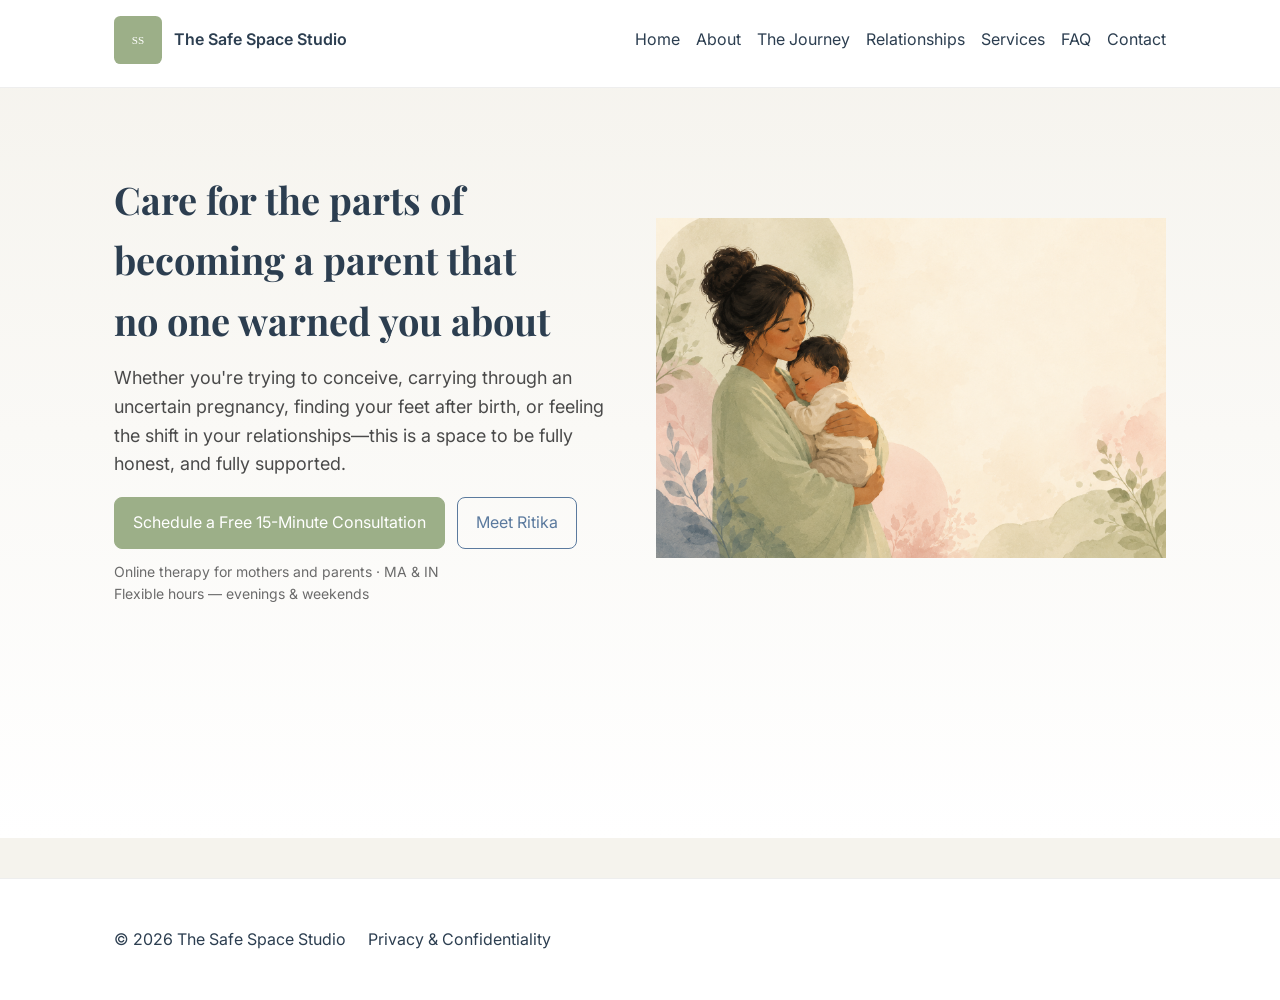
==== index.html @ caeb18a6 "Initial commit: static site for The Safe Space Studio Co-Authored-By: Claude Opus 4.8 (1M context) <" ====
<!doctype html>
<html lang="en">
<head>
  <meta charset="utf-8">
  <meta name="viewport" content="width=device-width, initial-scale=1">
  <title>The Safe Space Studio | Perinatal Mental Health Therapist in Springfield, MA</title>
  <meta name="description" content="Compassionate perinatal mental health therapy for trying to conceive, pregnancy, postpartum, and the changes in your relationships along the way. Licensed therapist Ritika Latke offers trauma-informed, evidence-based online care.">
  <link href="https://fonts.googleapis.com/css2?family=Playfair+Display:wght@600;700&family=Inter:wght@400;500;600;700&display=swap" rel="stylesheet">
  <link rel="stylesheet" href="css/reset.css">
  <link rel="stylesheet" href="css/styles.css">
</head>
<body>
  <a class="skip-link" href="#main">Skip to main content</a>
  <header class="site-header">
    <div class="container header-inner">
      <div class="brand">
        <img src="images/logo.svg" alt="The Safe Space Studio logo" class="logo">
        <span class="brand-name">The Safe Space Studio</span>
      </div>
      <nav class="nav" aria-label="Main navigation">
        <button id="nav-toggle" aria-expanded="false" aria-controls="nav-list" aria-label="Toggle menu">☰</button>
        <ul id="nav-list" class="nav-list">
          <li><a href="#hero">Home</a></li>
          <li><a href="#about">About</a></li>
          <li><a href="#journey">The Journey</a></li>
          <li><a href="#relationships">Relationships</a></li>
          <li><a href="#services">Services</a></li>
          <li><a href="#faqs">FAQ</a></li>
          <li><a href="#contact">Contact</a></li>
        </ul>
      </nav>
    </div>
  </header>

  <main id="main">
    <section id="hero" class="hero">
      <div class="container hero-inner">
        <div class="hero-copy">
          <h1>Care for the parts of becoming a parent that no one warned you about</h1>
          <p class="lead">Whether you're trying to conceive, carrying through an uncertain pregnancy, finding your feet after birth, or feeling the shift in your relationships—this is a space to be fully honest, and fully supported.</p>
          <div class="hero-ctas">
            <a class="btn primary" href="#contact">Schedule a Free 15-Minute Consultation</a>
            <a class="btn" href="#about">Meet Ritika</a>
          </div>
          <p class="hero-note">Online therapy for mothers and parents · MA &amp; IN<br>Flexible hours — evenings &amp; weekends</p>
        </div>
        <div class="hero-art">
          <img src="images/hero-illustration.png" alt="Warm illustration of a mother holding her child in soft light"/>
        </div>
      </div>
    </section>

    <section id="about" class="about">
      <div class="container two-col">
        <div class="about-art">
          <img src="images/ritika-portrait.jpg" onerror="this.onerror=null;this.src='images/ritika-portrait.svg'" alt="Portrait of Ritika Latke, perinatal mental health therapist">
        </div>
        <div class="about-copy">
          <h2>Hi, I'm Ritika. I've sat where you're sitting.</h2>
          <p>I'm a Licensed Mental Health Counselor and perinatal mental health specialist, with more than 15 years in the mental health field across India and the United States—including over a decade of licensed clinical practice. But before any of that, I'm a mother of two, which means I know the parts of this journey that don't make it into the baby books.</p>
          <p>Much of my career has been in <strong>community mental health</strong>—as a therapist and crisis specialist at a community mental health center, supporting families who were carrying a great deal with very little safety net, including children and parents referred through child services. I've spent years doing <strong>school counseling, play therapy, and art-based work with children</strong>, from preschoolers through teens, learning how early experiences ripple through a whole family—and how much can change when a parent finally feels held themselves.</p>
          <p>Becoming a mother twice over deepened everything I thought I understood about this work. I lived the sleepless nights, the identity shifts, the love that arrives tangled up with fear and exhaustion. That lived experience is why I do what I do: I want mothers to be <em>cared for</em>, not just coached. You deserve a space where you don't have to perform "fine."</p>
          <div class="credentials">
            <strong>Credentials &amp; training</strong>
            <ul>
              <li>Licensed Mental Health Counselor (LMHC) — Massachusetts #11765 &amp; Indiana</li>
              <li>National Certified Counselor (NCC)</li>
              <li>PSI Trained · RECBT Practitioner (Albert Ellis Institute, NY)</li>
              <li>M.S. Clinical Mental Health Counseling · M.A. Applied Psychology (Counseling)</li>
              <li>15+ years in mental health, incl. community &amp; crisis care</li>
              <li>English, Hindi, Marathi</li>
            </ul>
          </div>
          <div class="approach-summary">
            <h3>How I work</h3>
            <p>I combine evidence-based therapies with warm, trauma-informed care, so each session reflects your real life—not a template.</p>
            <ul class="approach-list">
              <li>Evidence-based (CBT, REBT)</li>
              <li>Trauma-informed care</li>
              <li>Person-centered &amp; culturally sensitive</li>
              <li>Strength-based &amp; collaborative</li>
            </ul>
          </div>
        </div>
      </div>
    </section>

    <section id="journey" class="journey">
      <div class="container">
        <h2>The whole perinatal journey—not just the happy parts</h2>
        <p class="section-intro">"Perinatal" covers everything from trying to conceive through the first year and beyond. Each stage carries its own quiet, complicated feelings. Wherever you are, what you're feeling makes sense, and you don't have to carry it alone.</p>
        <div class="journey-grid">
          <article class="journey-card">
            <img src="images/journey-conceiving.jpg" onerror="this.onerror=null;this.src='images/journey-conceiving.svg'" alt="Soft illustration representing trying to conceive" class="journey-img">
            <h3>Trying to conceive</h3>
            <p>The waiting, the tracking, the hope that rises and falls with each cycle. Infertility, IVF and pregnancy loss can be a grief that few people around you fully see—made heavier by appointments, hormones, and well-meaning advice. We make room for the disappointment, the envy that surprises you, and the exhaustion of staying hopeful, without pretending it's easy.</p>
          </article>
          <article class="journey-card">
            <img src="images/journey-carrying.jpg" onerror="this.onerror=null;this.src='images/journey-carrying.svg'" alt="Soft illustration representing carrying a pregnancy" class="journey-img">
            <h3>Carrying &amp; pregnancy</h3>
            <p>Pregnancy isn't always glowing. It can mean anxiety after a loss, bed rest, complications, or a body and identity changing faster than your mind can catch up. You're allowed to feel scared, ambivalent, or not-yet-bonded—and still be a loving parent. We work on staying grounded through the uncertainty.</p>
          </article>
          <article class="journey-card">
            <img src="images/journey-postpartum.jpg" onerror="this.onerror=null;this.src='images/journey-postpartum.svg'" alt="Soft illustration representing the postpartum period" class="journey-img">
            <h3>Postpartum &amp; the fourth trimester</h3>
            <p>The early months can be tender and disorienting—postpartum depression and anxiety, intrusive thoughts, rage, birth trauma, feeding struggles, and the quiet loss of who you used to be. None of this means you're broken or failing. We name what's happening, ease the shame, and rebuild a sense of footing—at your pace.</p>
          </article>
        </div>
      </div>
    </section>

    <section id="relationships" class="about relationships">
      <div class="container two-col">
        <div class="about-art">
          <img src="images/relationships-illustration.jpg" onerror="this.onerror=null;this.src='images/relationships-illustration.svg'" alt="Illustration of a couple and family supporting each other">
        </div>
        <div class="about-copy">
          <h2>When a baby arrives, every relationship shifts</h2>
          <p>A new baby doesn't just change you—it reshapes the people and bonds around you. So much of perinatal distress lives in these relationships, and it rarely gets talked about.</p>
          <ul class="bullets">
            <li><strong>You and your partner.</strong> Uneven loads, intimacy that's changed, feeling unseen or resentful, or simply becoming strangers running on no sleep. We work on naming needs, repairing disconnection, and becoming teammates again.</li>
            <li><strong>Family &amp; in-laws.</strong> Opinions about feeding, sleep, and "how it's done," boundaries that get crossed with love, and the pressure to be endlessly grateful for help. We find language to protect your space without guilt.</li>
            <li><strong>Cultural &amp; generational expectations.</strong> The weight of what a "good mother" should be—often inherited from your own upbringing. We honor your roots while letting you parent your way.</li>
            <li><strong>You and yourself.</strong> Grieving your old identity, friendships, career, and freedom while loving your child fiercely. Both can be true.</li>
          </ul>
          <p class="muted">Partners are welcome to join sessions when it helps—this work can be done together.</p>
        </div>
      </div>
    </section>

    <section id="services" class="services">
      <div class="container">
        <h2>Therapy for where you are right now</h2>
        <p class="section-intro">I specialize in supporting mothers and parents through life's most significant transitions. Together we'll build clarity, coping tools, and confidence.</p>
        <div class="card-grid">
          <article class="card">
            <img src="images/icon-perinatal.svg" alt="" class="card-icon">
            <h3>Perinatal Mental Health</h3>
            <p>Trying to conceive, infertility &amp; IVF, pregnancy, loss, postpartum, and the fourth trimester. PSI-trained perinatal specialist.</p>
          </article>
          <article class="card">
            <img src="images/icon-mood.svg" alt="" class="card-icon">
            <h3>Depression &amp; Anxiety</h3>
            <p>Evidence-based therapies like CBT and REBT for mood, worry, intrusive thoughts, and overwhelm.</p>
          </article>
          <article class="card">
            <img src="images/icon-transitions.svg" alt="" class="card-icon">
            <h3>Relationships &amp; Transitions</h3>
            <p>Partner and family dynamics, matrescence and identity shifts, grief, and navigating major life change.</p>
          </article>
        </div>
      </div>
    </section>

    <section id="faqs" class="faqs">
      <div class="container">
        <h2>Frequently Asked Questions</h2>
        <div class="accordion">
          <button class="accordion-toggle">Do you accept insurance?</button>
          <div class="accordion-panel"><p>I am out-of-network. I provide superbills for possible reimbursement, and a sliding scale is available.</p></div>
          <button class="accordion-toggle">Are sessions online?</button>
          <div class="accordion-panel"><p>Yes — all sessions are online via secure video. Evening and weekend appointments are available.</p></div>
          <button class="accordion-toggle">Can my partner join?</button>
          <div class="accordion-panel"><p>Absolutely. Partners are welcome to join individual sessions when it's helpful, and we can focus on relationship dynamics together.</p></div>
          <button class="accordion-toggle">I'm not sure my feelings are "bad enough" for therapy.</button>
          <div class="accordion-panel"><p>You don't need to be in crisis to deserve support. If something feels heavy, that's reason enough. A free consultation is a no-pressure place to start.</p></div>
          <button class="accordion-toggle">What if I'm in crisis?</button>
          <div class="accordion-panel"><p>If you are in crisis, call or text 988, or go to your nearest emergency room. This site does not provide emergency services.</p></div>
        </div>
      </div>
    </section>

    <section id="contact" class="contact">
      <div class="container contact-inner">
        <div>
          <h2>Let's connect</h2>
          <p>Ready to take the next step? Schedule a free 15-minute consultation, or send a question—there's no pressure to commit.</p>
          <p><strong>Phone:</strong> <a href="tel:+14138873052">(413) 887-3052</a><br>
          <strong>Email:</strong> <a href="mailto:contact@thesafespacesstudio.com">contact@thesafespacesstudio.com</a></p>
          <p><strong>Sessions:</strong> Online (MA &amp; IN licensure)</p>
          <a class="btn primary" href="#booking">Booking (coming soon)</a>
        </div>
        <div class="contact-form">
          <form id="contact-form" action="https://formspree.io/f/your-form-id" method="POST">
            <label for="name">Name</label>
            <input id="name" name="name" required>
            <label for="email">Email</label>
            <input id="email" name="email" type="email" required>
            <label for="message">Message</label>
            <textarea id="message" name="message" rows="5" required></textarea>
            <button class="btn" type="submit">Send message</button>
          </form>
        </div>
      </div>
    </section>

    <section id="booking" class="booking">
      <div class="container">
        <h2>Booking</h2>
        <p>Booking integration is coming soon. This site will support a Google Calendar–synced booking flow; for now, please call or email to schedule.</p>
        <!-- Placeholder for calendar widget / iframe when ready -->
      </div>
    </section>
  </main>

  <footer class="site-footer">
    <div class="container">
      <div class="footer-col">
        <p>© 2026 The Safe Space Studio</p>
      </div>
      <div class="footer-col">
        <nav>
          <a href="privacy.html">Privacy &amp; Confidentiality</a>
        </nav>
      </div>
    </div>
  </footer>

  <script src="js/main.js"></script>
</body>
</html>
---- css/styles.css ----
:root{
  --sage:#9CAF88;
  --cream:#F5F3ED;
  --charcoal:#2C3E50;
  --taupe:#B8A99F;
  --blush:#F4E8E8;
  --slate:#5B7A9E;
  --white:#ffffff;
  --max-width:1100px;
}
html{scroll-behavior:smooth;min-height:100%;}
body{font-family:Inter,system-ui,-apple-system,Segoe UI,Roboto,Helvetica,Arial,sans-serif;color:var(--charcoal);background:var(--cream);line-height:1.6;overflow:hidden;}
main{scroll-snap-type:y proximity;height:calc(100vh - 88px);overflow-y:auto;scroll-behavior:smooth;}
section{scroll-snap-align:start;min-height:calc(100vh - 88px);padding-top:88px;}
.container{max-width:var(--max-width);margin:0 auto;padding:24px}
.site-header{background:var(--white);border-bottom:1px solid #eee;position:fixed;top:0;left:0;right:0;z-index:100;min-height:88px;}
.header-inner{display:flex;align-items:center;justify-content:space-between;gap:16px;max-width:var(--max-width);margin:0 auto;padding:16px 24px;}
.brand{display:flex;align-items:center;gap:12px}
.brand-name{font-weight:600}
.logo{width:48px;height:48px}
.nav-list{display:flex;gap:16px;align-items:center;}
#nav-toggle{display:none}

.hero{padding:120px 0 60px;background:linear-gradient(180deg,var(--cream),#fff)}
.hero-inner{display:flex;gap:32px;align-items:center}
.hero-copy{flex:1}
.hero-copy h1{font-family:Playfair Display,serif;font-size:38px;color:var(--charcoal);margin-bottom:12px}
.lead{font-size:18px;color:#4a4a4a;margin-bottom:18px}
.hero-art{flex:1}
.btn{display:inline-block;padding:12px 18px;border-radius:8px;background:transparent;border:1px solid var(--slate);color:var(--slate);cursor:pointer;text-decoration:none}
.btn.primary{background:var(--sage);border-color:var(--sage);color:var(--white);}
.hero-ctas{display:flex;gap:12px;flex-wrap:wrap;margin-bottom:12px}
.hero-note{font-size:14px;color:#6b6b6b;margin-top:4px}
.hero-copy h1{max-width:18ch}

/* Perinatal journey */
.journey{background:linear-gradient(180deg,#fff,var(--cream))}
.section-intro{max-width:64ch;color:#4a4a4a;font-size:17px;margin-top:8px}
.journey-grid{display:grid;grid-template-columns:repeat(3,1fr);gap:20px;margin-top:24px}
.journey-card{background:var(--white);padding:16px;border-radius:14px;box-shadow:0 6px 16px rgba(12,12,12,0.05)}
.journey-img{width:100%;height:180px;object-fit:cover;border-radius:10px;margin-bottom:12px;display:block}
.journey-card h3{font-family:Playfair Display,serif;margin-bottom:6px}

/* Relationships */
.relationships{background:var(--cream)}
.about-art img{width:100%;border-radius:12px;display:block}
.bullets{list-style:none;margin:14px 0;padding:0}
.bullets li{position:relative;padding-left:22px;margin-bottom:12px;line-height:1.6}
.bullets li::before{content:"";position:absolute;left:0;top:9px;width:10px;height:10px;border-radius:50%;background:var(--sage)}
.muted{color:#6b6b6b;font-style:italic;font-size:15px}

.two-col{display:grid;grid-template-columns:1fr 1fr;gap:24px;align-items:center;padding:40px 0}
.about-art img{border-radius:12px}
.credentials{background:var(--blush);padding:12px;border-radius:8px;margin-top:12px}

.card-grid{display:grid;grid-template-columns:repeat(3,1fr);gap:18px;margin-top:18px}
.card{background:var(--white);padding:18px;border-radius:12px;box-shadow:0 6px 16px rgba(12,12,12,0.04)}
.card-icon{width:48px;height:48px;margin-bottom:8px}

.approach-list{display:flex;gap:12px;flex-wrap:wrap;margin-top:12px}
.approach-list li{background:var(--white);padding:8px 12px;border-radius:8px}

.faqs .accordion{margin-top:12px}
.accordion-toggle{width:100%;text-align:left;padding:12px;border:1px solid #e6e6e6;background:#fff;border-radius:8px;margin-top:8px;cursor:pointer}
.accordion-panel{padding:12px;display:none;background:#fff;border-radius:8px;border:1px solid #eee;margin-top:4px}

.contact-inner{display:grid;grid-template-columns:1fr 1fr;gap:24px;padding:40px 0}
.contact-form form{background:var(--white);padding:16px;border-radius:8px}
label{display:block;margin-top:8px;font-size:14px}
input,textarea{width:100%;padding:10px;border:1px solid #ddd;border-radius:6px;margin-top:6px}

.booking{padding:40px 0}
section{scroll-margin-top:100px}
.site-footer{background:var(--white);border-top:1px solid #eee;padding:24px;margin-top:40px}
.footer-col{display:inline-block;margin-right:18px}

/* Responsive */
@media (max-width:900px){
  .two-col{grid-template-columns:1fr;}
  .card-grid{grid-template-columns:1fr}
  .journey-grid{grid-template-columns:1fr}
  .contact-inner{grid-template-columns:1fr}
  .hero-inner{flex-direction:column}
}
@media (max-width:700px){
  /* Continuous scrolling instead of full-screen scroll-snap */
  body{overflow:auto;}
  main{height:auto;overflow:visible;scroll-snap-type:none;}
  section{min-height:auto;scroll-snap-align:none;padding-top:80px;}
  .hero{padding-top:96px;}

  /* Compact single-row header with hamburger */
  .site-header{min-height:0;}
  .header-inner{flex-direction:row;align-items:center;justify-content:space-between;padding:12px 16px;}
  .brand-name{font-size:15px;}
  .logo{width:40px;height:40px;}
  #nav-toggle{display:block;background:transparent;border:1px solid var(--slate);color:var(--slate);border-radius:8px;padding:6px 12px;font-size:20px;line-height:1;cursor:pointer;}

  /* Collapsible dropdown menu (opens below the fixed header) */
  .nav-list{display:none;flex-direction:column;gap:2px;width:100%;margin:0;position:absolute;top:100%;left:0;right:0;background:var(--white);border-top:1px solid #eee;box-shadow:0 8px 16px rgba(12,12,12,0.06);padding:8px 16px 16px;}
  .nav-list.open{display:flex;}
  .nav-list li{width:100%;}
  .nav-list a{display:block;padding:12px 8px;border-radius:8px;}
}
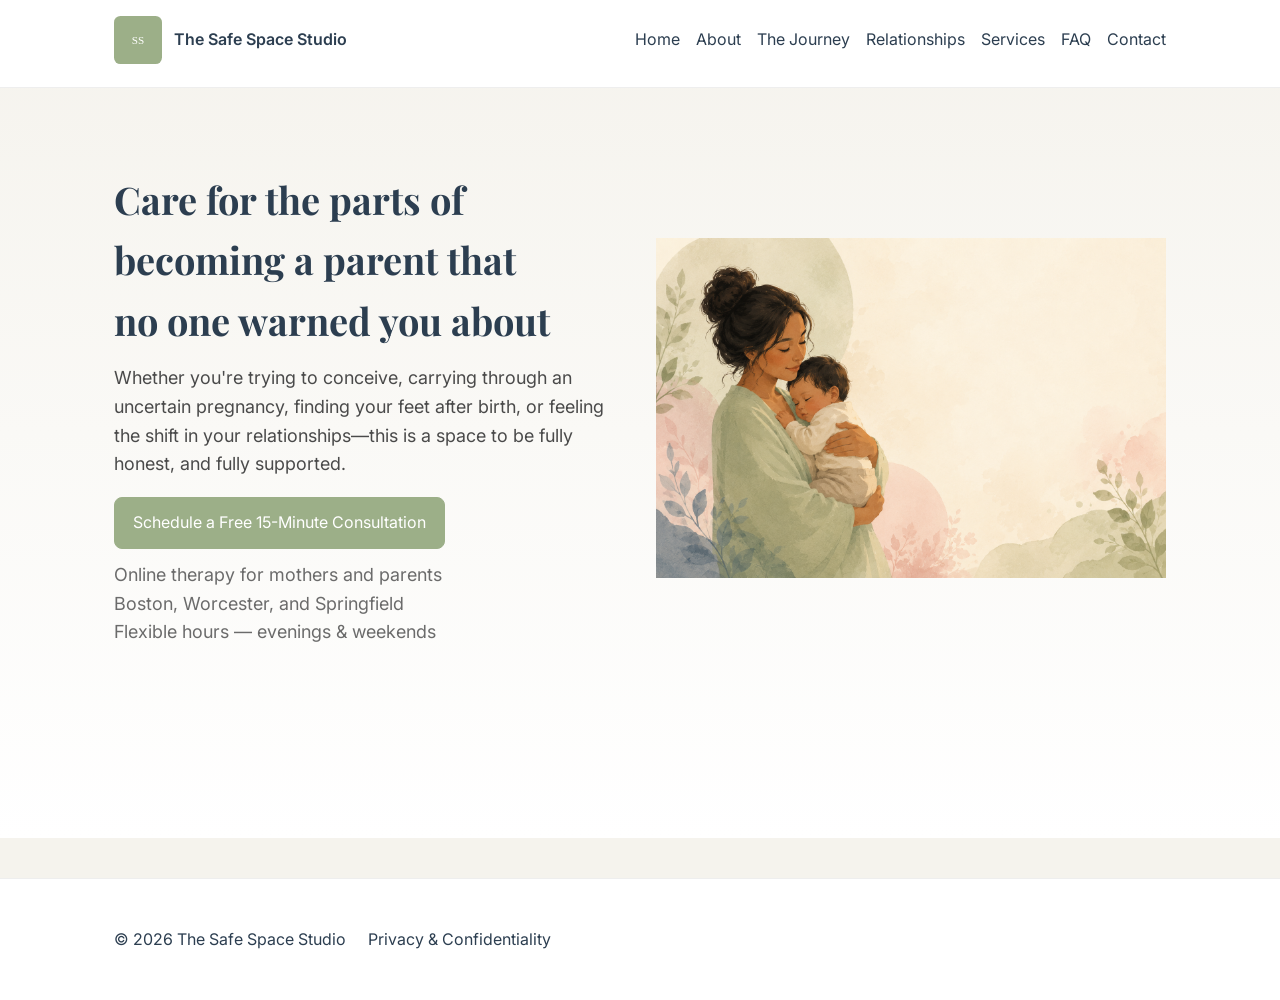
==== commit 6c005166: "Use cropped Ritika portrait photo, top-align About section Add real portrait (ritika-portrait.png) a" ====
--- a/index.html
+++ b/index.html
@@ -40,9 +40,8 @@
           <p class="lead">Whether you're trying to conceive, carrying through an uncertain pregnancy, finding your feet after birth, or feeling the shift in your relationships—this is a space to be fully honest, and fully supported.</p>
           <div class="hero-ctas">
             <a class="btn primary" href="#contact">Schedule a Free 15-Minute Consultation</a>
-            <a class="btn" href="#about">Meet Ritika</a>
           </div>
-          <p class="hero-note">Online therapy for mothers and parents · MA &amp; IN<br>Flexible hours — evenings &amp; weekends</p>
+          <p class="hero-note">Online therapy for mothers and parents<br>Boston, Worcester, and Springfield<br>Flexible hours — evenings &amp; weekends</p>
         </div>
         <div class="hero-art">
           <img src="images/hero-illustration.png" alt="Warm illustration of a mother holding her child in soft light"/>
@@ -53,22 +52,24 @@
     <section id="about" class="about">
       <div class="container two-col">
         <div class="about-art">
-          <img src="images/ritika-portrait.jpg" onerror="this.onerror=null;this.src='images/ritika-portrait.svg'" alt="Portrait of Ritika Latke, perinatal mental health therapist">
+          <img src="images/ritika-portrait-cropped.png" onerror="this.onerror=null;this.src='images/ritika-portrait.svg'" alt="Portrait of Ritika Latke, perinatal mental health therapist">
         </div>
         <div class="about-copy">
           <h2>Hi, I'm Ritika. I've sat where you're sitting.</h2>
           <p>I'm a Licensed Mental Health Counselor and perinatal mental health specialist, with more than 15 years in the mental health field across India and the United States—including over a decade of licensed clinical practice. But before any of that, I'm a mother of two, which means I know the parts of this journey that don't make it into the baby books.</p>
-          <p>Much of my career has been in <strong>community mental health</strong>—as a therapist and crisis specialist at a community mental health center, supporting families who were carrying a great deal with very little safety net, including children and parents referred through child services. I've spent years doing <strong>school counseling, play therapy, and art-based work with children</strong>, from preschoolers through teens, learning how early experiences ripple through a whole family—and how much can change when a parent finally feels held themselves.</p>
+          <p>Much of my career has been in <strong>community mental health</strong>—as a therapist and crisis specialist at a community mental health center, supporting families who were carrying a great deal with very little safety net, including children and parents referred through child services. Earlier in my career I also worked with children—through school counseling, play therapy, and art-based work with kids from preschoolers through teens—which taught me how early experiences ripple through a whole family, and how much can change when a parent finally feels held themselves.</p>
           <p>Becoming a mother twice over deepened everything I thought I understood about this work. I lived the sleepless nights, the identity shifts, the love that arrives tangled up with fear and exhaustion. That lived experience is why I do what I do: I want mothers to be <em>cared for</em>, not just coached. You deserve a space where you don't have to perform "fine."</p>
           <div class="credentials">
             <strong>Credentials &amp; training</strong>
-            <ul>
-              <li>Licensed Mental Health Counselor (LMHC) — Massachusetts #11765 &amp; Indiana</li>
+            <ul class="bullets">
+              <li>Licensed Mental Health Counselor (LMHC) — Massachusetts &amp; Indiana</li>
               <li>National Certified Counselor (NCC)</li>
-              <li>PSI Trained · RECBT Practitioner (Albert Ellis Institute, NY)</li>
-              <li>M.S. Clinical Mental Health Counseling · M.A. Applied Psychology (Counseling)</li>
-              <li>15+ years in mental health, incl. community &amp; crisis care</li>
-              <li>English, Hindi, Marathi</li>
+              <li>REBT Practitioner (Albert Ellis Institute, NY)</li>
+              <li>PSI (Postpartum Support International) trained</li>
+              <li>Mothering from the Inside Out — reflective parenting, attachment-based interventions, emotional attunement and regulation, and strengthening the parent-child relationship</li>
+              <li><strong>Education:</strong> MS Clinical Mental Health Counseling</li>
+              <li><strong>Experience:</strong> 15+ years in mental health including community and crisis care</li>
+              <li><strong>Languages:</strong> English, Hindi, and Marathi</li>
             </ul>
           </div>
           <div class="approach-summary">
--- a/css/styles.css
+++ b/css/styles.css
@@ -30,7 +30,7 @@
 .btn{display:inline-block;padding:12px 18px;border-radius:8px;background:transparent;border:1px solid var(--slate);color:var(--slate);cursor:pointer;text-decoration:none}
 .btn.primary{background:var(--sage);border-color:var(--sage);color:var(--white);}
 .hero-ctas{display:flex;gap:12px;flex-wrap:wrap;margin-bottom:12px}
-.hero-note{font-size:14px;color:#6b6b6b;margin-top:4px}
+.hero-note{font-size:18px;color:#6b6b6b;margin-top:4px}
 .hero-copy h1{max-width:18ch}
 
 /* Perinatal journey */
@@ -50,6 +50,7 @@
 .muted{color:#6b6b6b;font-style:italic;font-size:15px}
 
 .two-col{display:grid;grid-template-columns:1fr 1fr;gap:24px;align-items:center;padding:40px 0}
+#about > .two-col{align-items:start}
 .about-art img{border-radius:12px}
 .credentials{background:var(--blush);padding:12px;border-radius:8px;margin-top:12px}
 
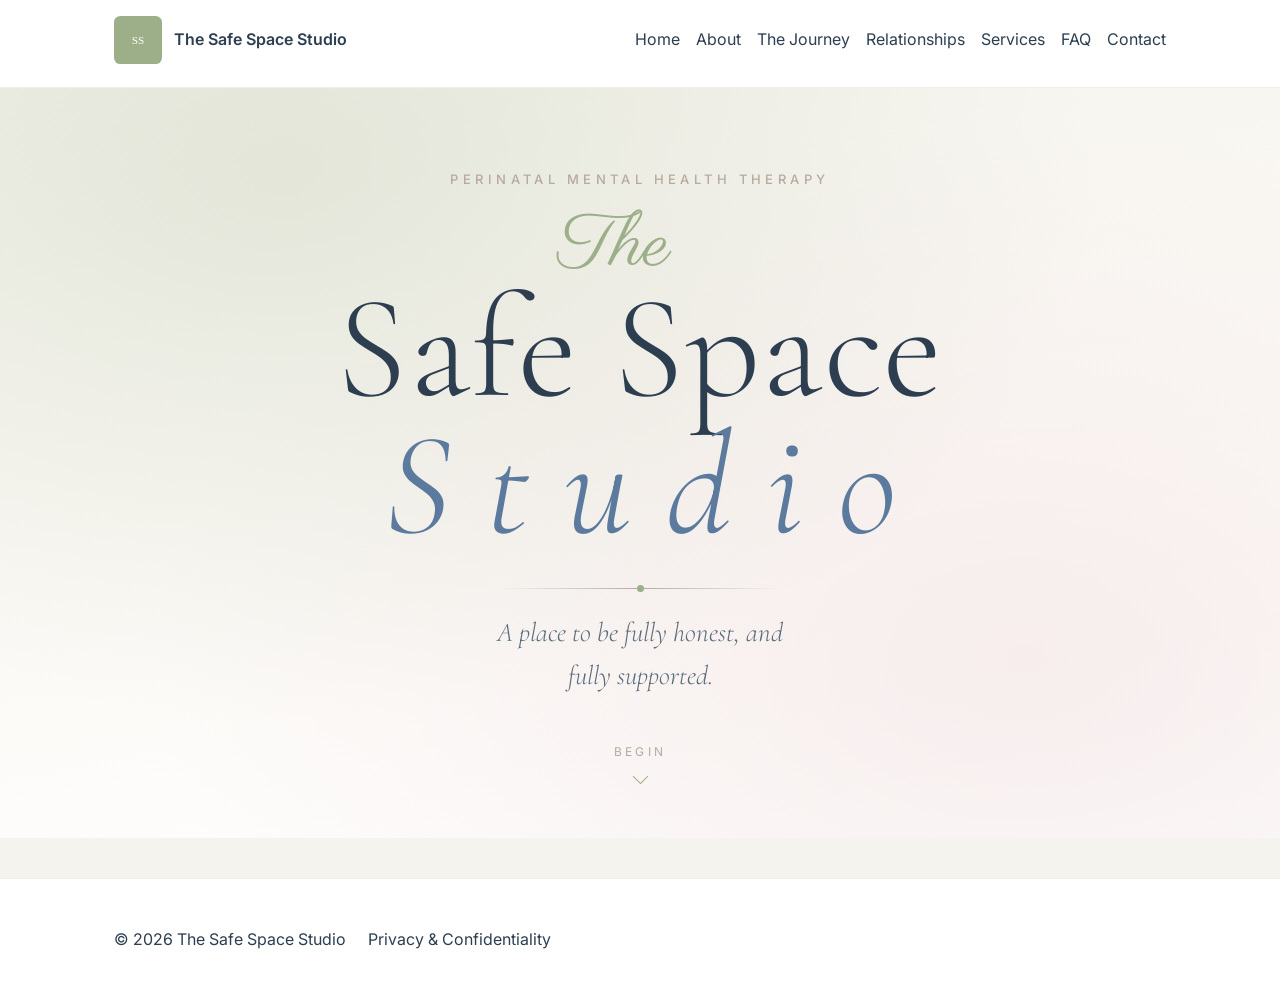
==== commit 832d5cbd: "Add full-page artistic nameplate section at top of page Introduce a full-viewport "The Safe Space St" ====
--- a/index.html
+++ b/index.html
@@ -5,7 +5,7 @@
   <meta name="viewport" content="width=device-width, initial-scale=1">
   <title>The Safe Space Studio | Perinatal Mental Health Therapist in Springfield, MA</title>
   <meta name="description" content="Compassionate perinatal mental health therapy for trying to conceive, pregnancy, postpartum, and the changes in your relationships along the way. Licensed therapist Ritika Latke offers trauma-informed, evidence-based online care.">
-  <link href="https://fonts.googleapis.com/css2?family=Playfair+Display:wght@600;700&family=Inter:wght@400;500;600;700&display=swap" rel="stylesheet">
+  <link href="https://fonts.googleapis.com/css2?family=Playfair+Display:wght@600;700&family=Cormorant+Garamond:ital,wght@0,300;0,500;1,300&family=Parisienne&family=Inter:wght@400;500;600;700&display=swap" rel="stylesheet">
   <link rel="stylesheet" href="css/reset.css">
   <link rel="stylesheet" href="css/styles.css">
 </head>
@@ -20,7 +20,7 @@
       <nav class="nav" aria-label="Main navigation">
         <button id="nav-toggle" aria-expanded="false" aria-controls="nav-list" aria-label="Toggle menu">☰</button>
         <ul id="nav-list" class="nav-list">
-          <li><a href="#hero">Home</a></li>
+          <li><a href="#nameplate">Home</a></li>
           <li><a href="#about">About</a></li>
           <li><a href="#journey">The Journey</a></li>
           <li><a href="#relationships">Relationships</a></li>
@@ -33,10 +33,27 @@
   </header>
 
   <main id="main">
+    <section id="nameplate" class="nameplate">
+      <div class="container nameplate-inner">
+        <p class="nameplate-eyebrow">Perinatal Mental Health Therapy</p>
+        <h1 class="nameplate-title">
+          <span class="np-the">The</span>
+          <span class="np-main">Safe Space</span>
+          <span class="np-studio">Studio</span>
+        </h1>
+        <span class="nameplate-rule" aria-hidden="true"></span>
+        <p class="nameplate-tagline">A place to be fully honest, and fully supported.</p>
+        <a class="nameplate-scroll" href="#hero" aria-label="Scroll to introduction">
+          <span class="nameplate-scroll-text">Begin</span>
+          <span class="nameplate-arrow" aria-hidden="true"></span>
+        </a>
+      </div>
+    </section>
+
     <section id="hero" class="hero">
       <div class="container hero-inner">
         <div class="hero-copy">
-          <h1>Care for the parts of becoming a parent that no one warned you about</h1>
+          <h2 class="hero-title">Care for the parts of becoming a parent that no one warned you about</h2>
           <p class="lead">Whether you're trying to conceive, carrying through an uncertain pregnancy, finding your feet after birth, or feeling the shift in your relationships—this is a space to be fully honest, and fully supported.</p>
           <div class="hero-ctas">
             <a class="btn primary" href="#contact">Schedule a Free 15-Minute Consultation</a>
--- a/css/styles.css
+++ b/css/styles.css
@@ -21,17 +21,71 @@
 .nav-list{display:flex;gap:16px;align-items:center;}
 #nav-toggle{display:none}
 
+/* Full-page nameplate */
+.nameplate{
+  display:flex;align-items:center;justify-content:center;text-align:center;
+  background:
+    radial-gradient(ellipse at 22% 18%, rgba(156,175,136,0.22), transparent 58%),
+    radial-gradient(ellipse at 80% 78%, rgba(244,232,232,0.75), transparent 60%),
+    linear-gradient(170deg,var(--cream) 0%,#FBF9F5 55%,#fff 100%);
+}
+.nameplate-inner{width:100%;display:flex;flex-direction:column;align-items:center;gap:0}
+.nameplate-eyebrow{
+  font-size:13px;letter-spacing:0.34em;text-transform:uppercase;color:var(--taupe);
+  font-weight:500;margin-bottom:20px;
+}
+.nameplate-title{
+  font-family:"Cormorant Garamond",Playfair Display,serif;
+  font-weight:300;line-height:0.94;color:var(--charcoal);
+  display:flex;flex-direction:column;align-items:center;margin:0;
+}
+.nameplate-title .np-the{
+  font-family:Parisienne,"Cormorant Garamond",cursive;
+  font-size:clamp(38px,6vw,74px);color:var(--sage);line-height:1;
+  margin-bottom:-0.06em;transform:translateX(-0.35em);
+}
+.nameplate-title .np-main{
+  font-size:clamp(52px,11.5vw,146px);letter-spacing:0.01em;
+}
+.nameplate-title .np-studio{
+  font-size:clamp(52px,11.5vw,146px);letter-spacing:0.24em;
+  font-style:italic;color:var(--slate);text-indent:0.24em;
+}
+.nameplate-rule{
+  display:block;width:min(280px,52%);height:1px;margin:34px 0 22px;
+  background:linear-gradient(90deg,transparent,var(--taupe),transparent);position:relative;
+}
+.nameplate-rule::after{
+  content:"";position:absolute;left:50%;top:50%;width:7px;height:7px;margin:-3.5px 0 0 -3.5px;
+  border-radius:50%;background:var(--sage);
+}
+.nameplate-tagline{
+  font-family:"Cormorant Garamond",serif;font-style:italic;font-weight:300;
+  font-size:clamp(19px,2.2vw,27px);color:#5a6b7a;max-width:24ch;
+}
+.nameplate-scroll{
+  margin-top:44px;display:inline-flex;flex-direction:column;align-items:center;gap:10px;
+  text-decoration:none;color:var(--taupe);
+}
+.nameplate-scroll-text{font-size:12px;letter-spacing:0.28em;text-transform:uppercase}
+.nameplate-arrow{
+  width:11px;height:11px;border-right:1px solid var(--sage);border-bottom:1px solid var(--sage);
+  transform:rotate(45deg);animation:np-bob 2.4s ease-in-out infinite;
+}
+@keyframes np-bob{0%,100%{transform:rotate(45deg) translate(0,0)}50%{transform:rotate(45deg) translate(4px,4px)}}
+@media (prefers-reduced-motion:reduce){.nameplate-arrow{animation:none}}
+
 .hero{padding:120px 0 60px;background:linear-gradient(180deg,var(--cream),#fff)}
 .hero-inner{display:flex;gap:32px;align-items:center}
 .hero-copy{flex:1}
-.hero-copy h1{font-family:Playfair Display,serif;font-size:38px;color:var(--charcoal);margin-bottom:12px}
+.hero-copy h1,.hero-title{font-family:Playfair Display,serif;font-size:38px;color:var(--charcoal);margin-bottom:12px}
 .lead{font-size:18px;color:#4a4a4a;margin-bottom:18px}
 .hero-art{flex:1}
 .btn{display:inline-block;padding:12px 18px;border-radius:8px;background:transparent;border:1px solid var(--slate);color:var(--slate);cursor:pointer;text-decoration:none}
 .btn.primary{background:var(--sage);border-color:var(--sage);color:var(--white);}
 .hero-ctas{display:flex;gap:12px;flex-wrap:wrap;margin-bottom:12px}
 .hero-note{font-size:18px;color:#6b6b6b;margin-top:4px}
-.hero-copy h1{max-width:18ch}
+.hero-copy h1,.hero-title{max-width:18ch}
 
 /* Perinatal journey */
 .journey{background:linear-gradient(180deg,#fff,var(--cream))}
@@ -90,6 +144,14 @@
   section{min-height:auto;scroll-snap-align:none;padding-top:80px;}
   .hero{padding-top:96px;}
 
+  /* Nameplate keeps its full-screen moment on mobile */
+  .nameplate{min-height:100vh;min-height:100svh;padding-top:72px;padding-bottom:32px;}
+  .nameplate-eyebrow{font-size:11px;letter-spacing:0.24em;margin-bottom:14px;}
+  .nameplate-title .np-the{transform:translateX(-0.2em);}
+  .nameplate-title .np-studio{letter-spacing:0.16em;text-indent:0.16em;}
+  .nameplate-rule{margin:26px 0 18px;}
+  .nameplate-scroll{margin-top:32px;}
+
   /* Compact single-row header with hamburger */
   .site-header{min-height:0;}
   .header-inner{flex-direction:row;align-items:center;justify-content:space-between;padding:12px 16px;}
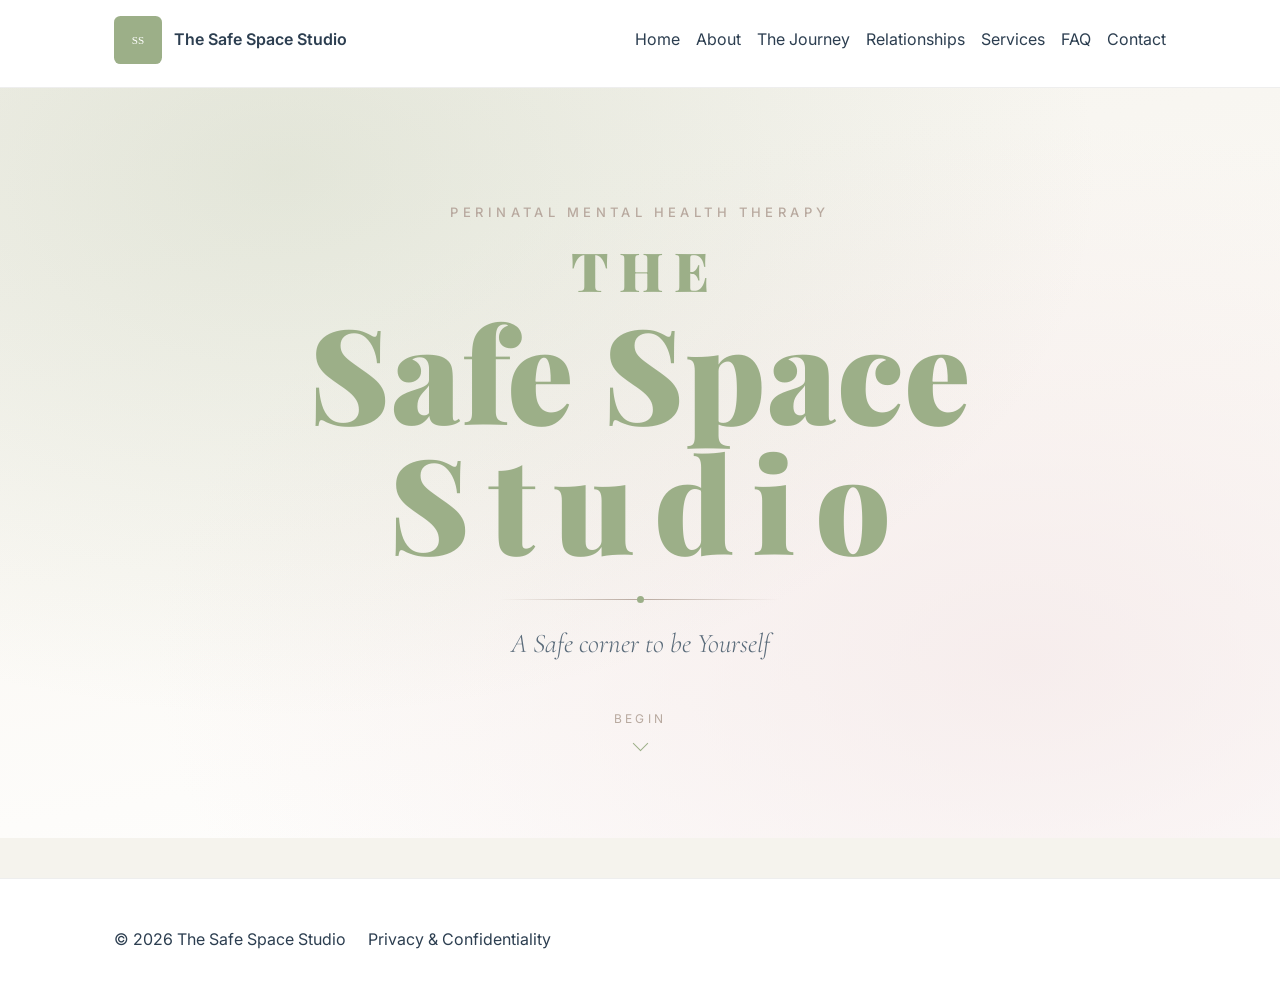
==== commit ae74106b: "Restyle nameplate title in single sage green, heavier serif Use Playfair Display 900 in the site's s" ====
--- a/index.html
+++ b/index.html
@@ -5,7 +5,7 @@
   <meta name="viewport" content="width=device-width, initial-scale=1">
   <title>The Safe Space Studio | Perinatal Mental Health Therapist in Springfield, MA</title>
   <meta name="description" content="Compassionate perinatal mental health therapy for trying to conceive, pregnancy, postpartum, and the changes in your relationships along the way. Licensed therapist Ritika Latke offers trauma-informed, evidence-based online care.">
-  <link href="https://fonts.googleapis.com/css2?family=Playfair+Display:wght@600;700&family=Cormorant+Garamond:ital,wght@0,300;0,500;1,300&family=Parisienne&family=Inter:wght@400;500;600;700&display=swap" rel="stylesheet">
+  <link href="https://fonts.googleapis.com/css2?family=Playfair+Display:wght@600;700;800;900&family=Cormorant+Garamond:ital,wght@0,300;0,500;1,300&family=Inter:wght@400;500;600;700&display=swap" rel="stylesheet">
   <link rel="stylesheet" href="css/reset.css">
   <link rel="stylesheet" href="css/styles.css">
 </head>
@@ -42,7 +42,7 @@
           <span class="np-studio">Studio</span>
         </h1>
         <span class="nameplate-rule" aria-hidden="true"></span>
-        <p class="nameplate-tagline">A place to be fully honest, and fully supported.</p>
+        <p class="nameplate-tagline">A Safe corner to be Yourself</p>
         <a class="nameplate-scroll" href="#hero" aria-label="Scroll to introduction">
           <span class="nameplate-scroll-text">Begin</span>
           <span class="nameplate-arrow" aria-hidden="true"></span>
--- a/css/styles.css
+++ b/css/styles.css
@@ -35,21 +35,19 @@
   font-weight:500;margin-bottom:20px;
 }
 .nameplate-title{
-  font-family:"Cormorant Garamond",Playfair Display,serif;
-  font-weight:300;line-height:0.94;color:var(--charcoal);
+  font-family:"Playfair Display",Georgia,serif;
+  font-weight:900;line-height:0.98;color:var(--sage);
   display:flex;flex-direction:column;align-items:center;margin:0;
 }
 .nameplate-title .np-the{
-  font-family:Parisienne,"Cormorant Garamond",cursive;
-  font-size:clamp(38px,6vw,74px);color:var(--sage);line-height:1;
-  margin-bottom:-0.06em;transform:translateX(-0.35em);
+  font-size:clamp(26px,4.2vw,54px);letter-spacing:0.18em;text-indent:0.18em;
+  text-transform:uppercase;line-height:1;margin-bottom:0.18em;
 }
 .nameplate-title .np-main{
-  font-size:clamp(52px,11.5vw,146px);letter-spacing:0.01em;
+  font-size:clamp(48px,10.5vw,132px);letter-spacing:0.005em;
 }
 .nameplate-title .np-studio{
-  font-size:clamp(52px,11.5vw,146px);letter-spacing:0.24em;
-  font-style:italic;color:var(--slate);text-indent:0.24em;
+  font-size:clamp(48px,10.5vw,132px);letter-spacing:0.14em;text-indent:0.14em;
 }
 .nameplate-rule{
   display:block;width:min(280px,52%);height:1px;margin:34px 0 22px;
@@ -147,8 +145,8 @@
   /* Nameplate keeps its full-screen moment on mobile */
   .nameplate{min-height:100vh;min-height:100svh;padding-top:72px;padding-bottom:32px;}
   .nameplate-eyebrow{font-size:11px;letter-spacing:0.24em;margin-bottom:14px;}
-  .nameplate-title .np-the{transform:translateX(-0.2em);}
-  .nameplate-title .np-studio{letter-spacing:0.16em;text-indent:0.16em;}
+  .nameplate-title .np-the{letter-spacing:0.14em;text-indent:0.14em;}
+  .nameplate-title .np-studio{letter-spacing:0.1em;text-indent:0.1em;}
   .nameplate-rule{margin:26px 0 18px;}
   .nameplate-scroll{margin-top:32px;}
 
